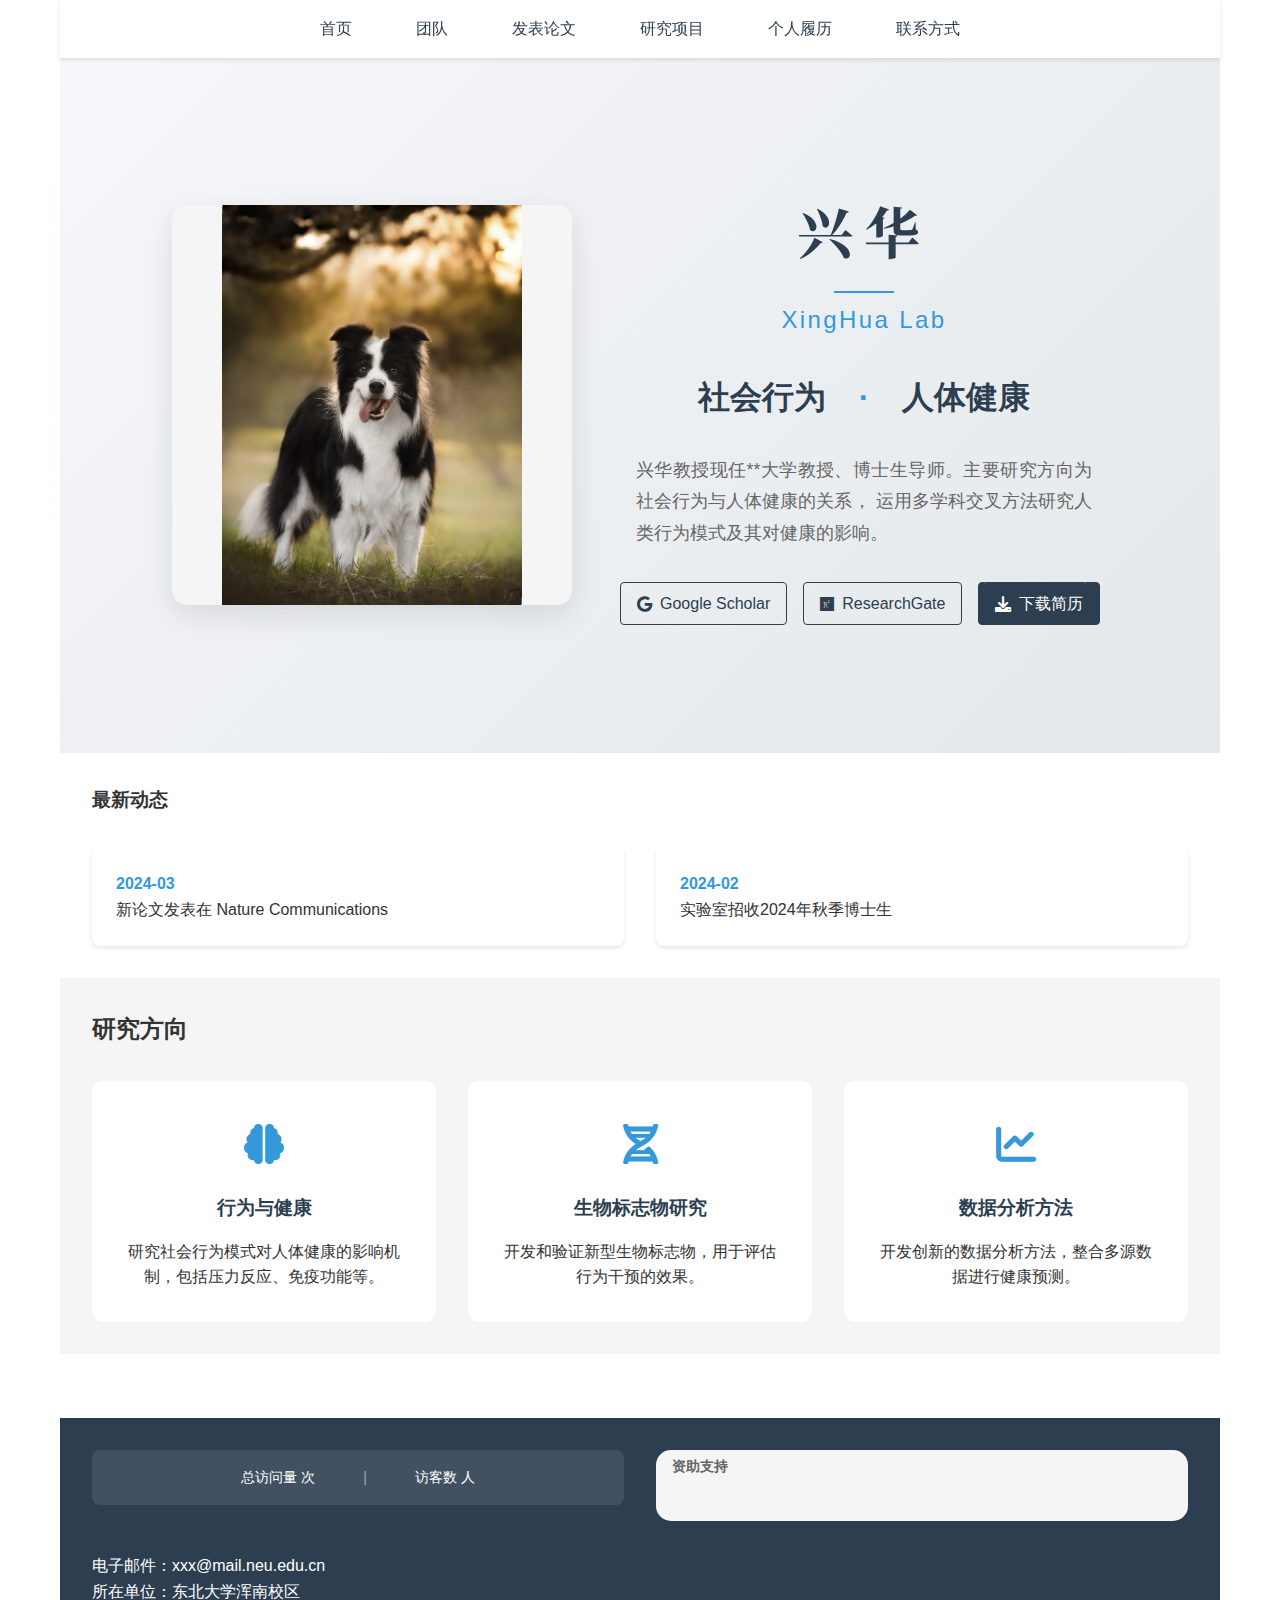
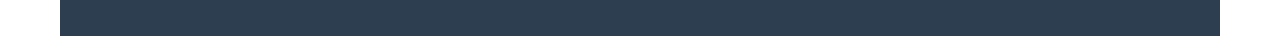
==== index.html @ 2801a5f3 "Enhance profile section in index.html by adding lazy loading to the profile image and updating the u" ====
<!DOCTYPE html>
<html lang="zh">
<head>
    <meta charset="UTF-8">
    <meta name="viewport" content="width=device-width, initial-scale=1.0">
    <title>兴华实验室 | XingHua Lab</title>
    <link rel="preconnect" href="https://fonts.googleapis.com">
    <link rel="preconnect" href="https://fonts.gstatic.com" crossorigin>
    <link href="https://fonts.googleapis.com/css2?family=Noto+Serif+SC:wght@700&display=swap" rel="stylesheet">
    <link rel="stylesheet" href="styles.css">
    <link rel="stylesheet" href="https://cdnjs.cloudflare.com/ajax/libs/font-awesome/6.0.0/css/all.min.css">
    <script async src="//busuanzi.ibruce.info/busuanzi/2.3/busuanzi.pure.mini.js"></script>
</head>
<body>
    <div class="container">
        <header>
            <nav class="main-nav">
                <ul>
                    <li><a href="index.html">首页</a></li>
                    <li><a href="team.html">团队</a></li>
                    <li><a href="publications.html">发表论文</a></li>
                    <li><a href="research.html">研究项目</a></li>
                    <li><a href="cv.html">个人履历</a></li>
                    <li><a href="contact.html">联系方式</a></li>
                </ul>
            </nav>
        </header>

        <main>
            <section id="home" class="hero-section">
                <div class="hero-background"></div>
                <div class="profile-container">
                    <div class="profile-image">
                        <img 
                            src="images/placeholders/profile.jpg" 
                            alt="占位图" 
                            class="placeholder-img"
                            loading="lazy">
                        <div class="image-border"></div>
                    </div>
                    <div class="profile-text">
                        <div class="lab-logo">
                            <span class="logo-text">兴华</span>
                            <span class="logo-divider"></span>
                            <span class="logo-subtext">XingHua Lab</span>
                        </div>
                        <h2 class="tagline">
                            <span class="highlight">社会行为</span>
                            <span class="separator">·</span>
                            <span class="highlight">人体健康</span>
                        </h2>
                        <p class="intro">
                            兴华教授现任**大学教授、博士生导师。主要研究方向为社会行为与人体健康的关系，
                            运用多学科交叉方法研究人类行为模式及其对健康的影响。
                        </p>
                        <div class="profile-links">
                            <a href="https://scholar.google.com" target="_blank" class="link-button">
                                <i class="fab fa-google"></i> Google Scholar
                            </a>
                            <a href="#" target="_blank" class="link-button">
                                <i class="fab fa-researchgate"></i> ResearchGate
                            </a>
                            <a href="#" class="link-button primary">
                                <i class="fas fa-download"></i> 下载简历
                            </a>
                        </div>
                    </div>
                </div>
            </section>

            <section id="latest-news" class="news-section">
                <h3>最新动态</h3>
                <div class="news-grid">
                    <div class="news-item">
                        <span class="date">2024-03</span>
                        <p>新论文发表在 Nature Communications</p>
                    </div>
                    <div class="news-item">
                        <span class="date">2024-02</span>
                        <p>实验室招收2024年秋季博士生</p>
                    </div>
                </div>
            </section>

            <section id="research" class="research-section">
                <h2>研究方向</h2>
                <div class="research-grid">
                    <div class="research-card">
                        <div class="research-icon">
                            <i class="fas fa-brain"></i>
                        </div>
                        <h3>行为与健康</h3>
                        <p>研究社会行为模式对人体健康的影响机制，包括压力反应、免疫功能等。</p>
                    </div>
                    <div class="research-card">
                        <div class="research-icon">
                            <i class="fas fa-dna"></i>
                        </div>
                        <h3>生物标志物研究</h3>
                        <p>开发和验证新型生物标志物，用于评估行为干预的效果。</p>
                    </div>
                    <div class="research-card">
                        <div class="research-icon">
                            <i class="fas fa-chart-line"></i>
                        </div>
                        <h3>数据分析方法</h3>
                        <p>开发创新的数据分析方法，整合多源数据进行健康预测。</p>
                    </div>
                </div>
            </section>
        </main>

        <footer>
            <div class="footer-content">
                <div class="visitor-stats">
                    <span id="busuanzi_container_site_pv">
                        总访问量 <span id="busuanzi_value_site_pv"></span> 次
                    </span>
                    <span class="stat-divider">|</span>
                    <span id="busuanzi_container_site_uv">
                        访客数 <span id="busuanzi_value_site_uv"></span> 人
                    </span>
                </div>
                <div class="funding">
                    <h4>资助支持</h4>
                    <div class="sponsor-logos">
                        <!-- 资助机构logo -->
                    </div>
                </div>
                <div class="contact-info">
                    <p>电子邮件：xxx@mail.neu.edu.cn</p>
                    <p>所在单位：东北大学浑南校区</p>
                </div>
            </div>
        </footer>
    </div>
</body>
</html>
---- styles.css ----
/* 全局样式 */
:root {
    --primary-color: #2c3e50;
    --secondary-color: #3498db;
    --text-color: #333;
    --light-gray: #f5f5f5;
    --spacing: 2rem;
}

* {
    margin: 0;
    padding: 0;
    box-sizing: border-box;
}

body {
    font-family: 'Helvetica Neue', Arial, sans-serif;
    line-height: 1.6;
    color: var(--text-color);
}

.container {
    max-width: 1200px;
    margin: 0 auto;
    padding: 0 20px;
}

/* 导航栏样式 */
.main-nav {
    background: white;
    padding: 1rem 0;
    position: sticky;
    top: 0;
    box-shadow: 0 2px 4px rgba(0,0,0,0.1);
    z-index: 1000;
}

.main-nav ul {
    display: flex;
    justify-content: center;
    list-style: none;
    gap: 2rem;
}

.main-nav a {
    text-decoration: none;
    color: var(--primary-color);
    font-weight: 500;
    padding: 0.5rem 1rem;
    transition: color 0.3s;
}

.main-nav a:hover {
    color: var(--secondary-color);
}

/* 首页英雄区域 */
.hero-section {
    position: relative;
    padding: 6rem 0;
    background: linear-gradient(135deg, #f5f7fa 0%, #e4e8eb 100%);
    overflow: hidden;
}

.hero-background {
    position: absolute;
    top: 0;
    left: 0;
    right: 0;
    bottom: 0;
    background-image: 
        radial-gradient(circle at 25% 25%, rgba(255,255,255,0.2) 1%, transparent 1%),
        radial-gradient(circle at 75% 75%, rgba(255,255,255,0.2) 1%, transparent 1%);
    background-size: 100px 100px;
    opacity: 0.5;
}

.profile-image {
    position: relative;
    border-radius: 15px;
    overflow: hidden;
    box-shadow: 0 10px 30px rgba(0,0,0,0.1);
    transition: transform 0.3s ease;
}

.profile-image:hover {
    transform: translateY(-5px);
}

.image-border {
    position: absolute;
    top: 0;
    left: 0;
    right: 0;
    bottom: 0;
    border: 2px solid var(--secondary-color);
    border-radius: 15px;
    opacity: 0;
    transition: opacity 0.3s ease;
}

.profile-image:hover .image-border {
    opacity: 1;
}

.tagline {
    font-size: 2rem;
    color: var(--primary-color);
    text-align: center;
    margin: 2rem 0;
}

.highlight {
    position: relative;
    display: inline-block;
    padding: 0 0.5rem;
}

.highlight::after {
    content: '';
    position: absolute;
    bottom: 0;
    left: 0;
    width: 100%;
    height: 8px;
    background-color: rgba(52, 152, 219, 0.2);
    z-index: -1;
}

.separator {
    margin: 0 1rem;
    color: var(--secondary-color);
}

.link-button {
    display: inline-flex;
    align-items: center;
    gap: 0.5rem;
    padding: 0.8rem 1.5rem;
    border: 2px solid var(--primary-color);
    border-radius: 25px;
    color: var(--primary-color);
    text-decoration: none;
    font-weight: 500;
    transition: all 0.3s ease;
}

.link-button:hover {
    background: var(--primary-color);
    color: white;
    transform: translateY(-2px);
}

.link-button.primary {
    background: var(--primary-color);
    color: white;
}

.link-button.primary:hover {
    background: var(--secondary-color);
    border-color: var(--secondary-color);
}

.intro {
    font-size: 1.1rem;
    line-height: 1.8;
    color: #666;
    max-width: 800px;
    margin: 2rem auto;
    padding: 0 1rem;
    text-align: justify;
}

/* 研究重点区域 */
.research-focus {
    max-width: 800px;
    margin: 2rem auto;
    padding: 2rem;
    background: white;
    border-radius: 8px;
    box-shadow: 0 4px 6px rgba(0,0,0,0.1);
}

.research-focus ul {
    list-style: none;
    padding: 1rem 0;
}

.research-focus li {
    margin: 0.5rem 0;
    padding: 0.5rem;
    border-left: 3px solid var(--secondary-color);
    background: var(--light-gray);
}

/* 新闻区域 */
.news-section {
    padding: var(--spacing);
}

.news-grid {
    display: grid;
    grid-template-columns: repeat(auto-fit, minmax(300px, 1fr));
    gap: 2rem;
    margin-top: 2rem;
}

.news-item {
    padding: 1.5rem;
    background: white;
    border-radius: 8px;
    box-shadow: 0 2px 4px rgba(0,0,0,0.1);
}

.news-item .date {
    color: var(--secondary-color);
    font-weight: bold;
}

/* 研究项目展示 */
.research-section {
    padding: var(--spacing);
    background: var(--light-gray);
}

.research-grid {
    display: grid;
    grid-template-columns: repeat(auto-fit, minmax(250px, 1fr));
    gap: 2rem;
    margin-top: 2rem;
}

.research-item {
    background: white;
    border-radius: 8px;
    overflow: hidden;
    box-shadow: 0 2px 4px rgba(0,0,0,0.1);
    transition: transform 0.3s;
}

.research-item:hover {
    transform: translateY(-5px);
}

.research-item img {
    width: 100%;
    height: 200px;
    object-fit: cover;
}

/* 页脚样式 */
footer {
    background: var(--primary-color);
    color: white;
    padding: var(--spacing);
    margin-top: 4rem;
}

.footer-content {
    display: grid;
    grid-template-columns: 1fr 1fr;
    gap: 2rem;
}

/* 响应式设计 */
@media (max-width: 768px) {
    .main-nav ul {
        flex-direction: column;
        text-align: center;
    }
    
    .footer-content {
        grid-template-columns: 1fr;
    }
    
    .hero-section h1 {
        font-size: 2rem;
    }
} 

/* 添加个人简介样式 */
.profile-container {
    display: flex;
    max-width: 1000px;
    margin: 0 auto;
    padding: 2rem;
    gap: 3rem;
    align-items: center;
}

.profile-image {
    flex: 0 0 400px;
    height: 400px;
    overflow: hidden;
}

.profile-image img {
    width: 100%;
    height: 100%;
    object-fit: contain;
    border-radius: 10px;
    box-shadow: 0 4px 8px rgba(0,0,0,0.1);
    background-color: #f5f5f5;
}

.profile-text {
    flex: 1;
    text-align: left;
}

.intro {
    font-size: 1.1rem;
    line-height: 1.8;
    margin: 1.5rem 0;
    color: #666;
}

.profile-links {
    display: flex;
    gap: 1rem;
    margin-top: 2rem;
}

.profile-links a {
    display: inline-flex;
    align-items: center;
    gap: 0.5rem;
    padding: 0.5rem 1rem;
    text-decoration: none;
    color: var(--primary-color);
    border: 1px solid var(--primary-color);
    border-radius: 4px;
    transition: all 0.3s;
}

.profile-links a:hover {
    background: var(--primary-color);
    color: white;
}

.cv-button {
    background: var(--primary-color);
    color: white !important;
}

/* 研究方向卡片样式 */
.research-card {
    background: white;
    padding: 2rem;
    border-radius: 10px;
    text-align: center;
    transition: transform 0.3s;
}

.research-card:hover {
    transform: translateY(-5px);
}

.research-icon {
    font-size: 2.5rem;
    color: var(--secondary-color);
    margin-bottom: 1rem;
}

.research-card h3 {
    color: var(--primary-color);
    margin-bottom: 1rem;
}

/* 响应式调整 */
@media (max-width: 768px) {
    .profile-container {
        flex-direction: column;
        text-align: center;
    }

    .profile-image {
        flex: 0 0 100%;
        height: 250px;
    }

    .profile-links {
        justify-content: center;
        flex-wrap: wrap;
    }
} 

/* 发表论文页面样式 */
.publications-page {
    padding: 2rem 0;
    max-width: 1000px;
    margin: 0 auto;
}

.publications-page h1 {
    text-align: center;
    margin-bottom: 2rem;
    color: var(--primary-color);
}

/* 论文统计指标 */
.pub-metrics {
    display: flex;
    justify-content: center;
    gap: 3rem;
    margin-bottom: 3rem;
}

.metric-item {
    text-align: center;
}

.metric-number {
    display: block;
    font-size: 2.5rem;
    font-weight: bold;
    color: var(--secondary-color);
}

.metric-label {
    color: #666;
}

/* 论文过滤器 */
.publication-filters {
    display: flex;
    justify-content: center;
    gap: 1rem;
    margin-bottom: 2rem;
}

.filter-btn {
    padding: 0.5rem 1.5rem;
    border: 1px solid var(--primary-color);
    border-radius: 20px;
    background: none;
    cursor: pointer;
    transition: all 0.3s;
}

.filter-btn.active {
    background: var(--primary-color);
    color: white;
}

/* 论文列表样式 */
.year-section {
    margin-bottom: 3rem;
}

.year-section h2 {
    color: var(--primary-color);
    border-bottom: 2px solid var(--light-gray);
    padding-bottom: 0.5rem;
    margin-bottom: 1.5rem;
}

.pub-item {
    display: flex;
    justify-content: space-between;
    align-items: flex-start;
    padding: 1.5rem;
    margin-bottom: 1rem;
    background: white;
    border-radius: 8px;
    box-shadow: 0 2px 4px rgba(0,0,0,0.1);
}

.pub-info {
    flex: 1;
}

.pub-info h3 {
    color: var(--primary-color);
    margin-bottom: 0.5rem;
}

.authors {
    color: #666;
    margin-bottom: 0.5rem;
}

.journal-name {
    color: var(--secondary-color);
    font-style: italic;
    margin-bottom: 0.5rem;
}

.pub-tags {
    display: flex;
    gap: 0.5rem;
    margin-top: 0.5rem;
}

.tag {
    background: var(--light-gray);
    padding: 0.2rem 0.8rem;
    border-radius: 15px;
    font-size: 0.9rem;
    color: #666;
}

.pub-links {
    display: flex;
    gap: 1rem;
}

.pub-link {
    color: var(--primary-color);
    text-decoration: none;
    display: flex;
    align-items: center;
    gap: 0.3rem;
}

.pub-link:hover {
    color: var(--secondary-color);
}

/* 响应式调整 */
@media (max-width: 768px) {
    .pub-metrics {
        flex-direction: column;
        gap: 1.5rem;
    }

    .publication-filters {
        flex-wrap: wrap;
    }

    .pub-item {
        flex-direction: column;
    }

    .pub-links {
        margin-top: 1rem;
    }
} 

/* 团队页面样式 */
.team-page {
    padding: 2rem 0;
    max-width: 1200px;
    margin: 0 auto;
}

.team-page h1 {
    text-align: center;
    margin-bottom: 3rem;
    color: var(--primary-color);
}

.team-section {
    margin-bottom: 4rem;
}

.team-section h2 {
    color: var(--primary-color);
    border-bottom: 2px solid var(--light-gray);
    padding-bottom: 0.5rem;
    margin-bottom: 2rem;
}

.member-grid {
    display: grid;
    grid-template-columns: repeat(auto-fit, minmax(300px, 1fr));
    gap: 2rem;
}

.member-card {
    background: white;
    border-radius: 10px;
    overflow: hidden;
    box-shadow: 0 2px 4px rgba(0,0,0,0.1);
    transition: transform 0.3s;
}

.member-card:hover {
    transform: translateY(-5px);
}

.member-photo {
    width: 100%;
    height: 300px;
    overflow: hidden;
    background-color: #f5f5f5;
}

.member-photo img {
    width: 100%;
    height: 100%;
    object-fit: contain;
}

.member-info {
    padding: 1.5rem;
}

.member-info h3 {
    color: var(--primary-color);
    margin-bottom: 0.5rem;
}

.member-title {
    color: var(--secondary-color);
    font-weight: 500;
    margin-bottom: 0.5rem;
}

.member-edu {
    color: #666;
    font-size: 0.9rem;
    margin-bottom: 0.5rem;
}

.member-research {
    font-size: 0.9rem;
    line-height: 1.4;
    margin-bottom: 1rem;
}

.member-links {
    display: flex;
    gap: 1rem;
}

.member-links a {
    color: var(--primary-color);
    font-size: 1.2rem;
    transition: color 0.3s;
}

.member-links a:hover {
    color: var(--secondary-color);
}

/* 毕业学生列表样式 */
.alumni-list {
    display: grid;
    grid-template-columns: repeat(auto-fit, minmax(250px, 1fr));
    gap: 1rem;
}

.alumni-item {
    background: white;
    padding: 1rem;
    border-radius: 8px;
    box-shadow: 0 1px 3px rgba(0,0,0,0.1);
}

/* 响应式调整 */
@media (max-width: 768px) {
    .member-grid {
        grid-template-columns: 1fr;
    }
    
    .member-photo {
        height: 200px;
    }
    
    .alumni-list {
        grid-template-columns: 1fr;
    }
} 

/* 替换占位图样式 */
.placeholder-img {
    width: 100%;
    height: 100%;
    object-fit: cover;
    border-radius: 10px;
}

.profile-image {
    height: 400px;
    overflow: hidden;
}

.member-photo {
    height: 300px;
    overflow: hidden;
}

/* 响应式调整 */
@media (max-width: 768px) {
    .profile-image {
        height: 300px;
    }
    
    .member-photo {
        height: 250px;
    }
} 

/* 研究项目页面样式 */
.research-page {
    padding: 2rem 0;
    max-width: 1200px;
    margin: 0 auto;
}

.research-page h1 {
    text-align: center;
    margin-bottom: 2rem;
    color: var(--primary-color);
}

/* 研究概述 */
.research-overview {
    text-align: center;
    max-width: 800px;
    margin: 0 auto 4rem;
}

.overview-text {
    font-size: 1.2rem;
    line-height: 1.8;
    color: #666;
}

/* 研究方向卡片 */
.research-area-card {
    background: white;
    padding: 2rem;
    border-radius: 10px;
    box-shadow: 0 2px 4px rgba(0,0,0,0.1);
    display: flex;
    gap: 2rem;
    margin-bottom: 2rem;
}

.area-icon {
    font-size: 2.5rem;
    color: var(--secondary-color);
    flex: 0 0 auto;
}

.area-content h3 {
    color: var(--primary-color);
    margin-bottom: 1rem;
}

.area-content ul {
    list-style: none;
    padding: 0;
}

.area-content li {
    margin: 0.5rem 0;
    padding-left: 1.5rem;
    position: relative;
}

.area-content li:before {
    content: "•";
    color: var(--secondary-color);
    position: absolute;
    left: 0;
}

/* 项目卡片 */
.project-card {
    background: white;
    padding: 2rem;
    border-radius: 10px;
    box-shadow: 0 2px 4px rgba(0,0,0,0.1);
    margin-bottom: 2rem;
}

.project-header {
    display: flex;
    justify-content: space-between;
    align-items: center;
    margin-bottom: 1rem;
}

.project-period {
    color: var(--secondary-color);
    font-weight: 500;
}

.project-description {
    color: #666;
    line-height: 1.6;
    margin-bottom: 1.5rem;
}

.project-meta {
    display: flex;
    gap: 1rem;
}

.funding, .status {
    background: var(--light-gray);
    padding: 0.3rem 1rem;
    border-radius: 15px;
    font-size: 0.9rem;
    color: #666;
}

/* 合作伙伴 */
.partner-grid {
    display: grid;
    grid-template-columns: repeat(auto-fit, minmax(200px, 1fr));
    gap: 2rem;
    margin-top: 2rem;
}

.partner-logo img {
    width: 100%;
    height: auto;
    filter: grayscale(100%);
    transition: filter 0.3s;
}

.partner-logo img:hover {
    filter: grayscale(0);
}

/* 响应式调整 */
@media (max-width: 768px) {
    .research-area-card {
        flex-direction: column;
        text-align: center;
        gap: 1rem;
    }

    .project-header {
        flex-direction: column;
        text-align: center;
        gap: 0.5rem;
    }

    .project-meta {
        justify-content: center;
    }
} 

/* CV页面样式 */
.cv-page {
    padding: 2rem 0;
    max-width: 1000px;
    margin: 0 auto;
}

.cv-header {
    display: flex;
    justify-content: space-between;
    align-items: center;
    margin-bottom: 3rem;
}

.download-cv {
    display: inline-flex;
    align-items: center;
    gap: 0.5rem;
    padding: 0.8rem 1.5rem;
    background: var(--primary-color);
    color: white;
    text-decoration: none;
    border-radius: 5px;
    transition: background-color 0.3s;
}

.download-cv:hover {
    background-color: var(--secondary-color);
}

/* CV部分样式 */
.cv-section {
    margin-bottom: 4rem;
}

.cv-section h2 {
    color: var(--primary-color);
    border-bottom: 2px solid var(--light-gray);
    padding-bottom: 0.5rem;
    margin-bottom: 2rem;
    display: flex;
    align-items: center;
    gap: 1rem;
}

/* 时间线样式 */
.timeline {
    position: relative;
    padding-left: 2rem;
}

.timeline:before {
    content: '';
    position: absolute;
    left: 0;
    top: 0;
    bottom: 0;
    width: 2px;
    background: var(--light-gray);
}

.timeline-item {
    position: relative;
    margin-bottom: 2rem;
    padding-left: 2rem;
}

.timeline-item:before {
    content: '';
    position: absolute;
    left: -0.5rem;
    top: 0.5rem;
    width: 1rem;
    height: 1rem;
    background: var(--secondary-color);
    border-radius: 50%;
}

.timeline-date {
    color: var(--secondary-color);
    font-weight: 500;
    margin-bottom: 0.5rem;
}

.timeline-content h3 {
    color: var(--primary-color);
    margin-bottom: 0.5rem;
}

.institution {
    color: #666;
    font-style: italic;
    margin-bottom: 0.5rem;
}

/* 获奖情况样式 */
.awards-grid {
    display: grid;
    grid-template-columns: repeat(auto-fit, minmax(300px, 1fr));
    gap: 2rem;
}

.award-item {
    background: white;
    padding: 1.5rem;
    border-radius: 8px;
    box-shadow: 0 2px 4px rgba(0,0,0,0.1);
}

.award-year {
    color: var(--secondary-color);
    font-weight: 500;
    margin-bottom: 0.5rem;
}

/* 学术服务和教学工作样式 */
.service-list, .teaching-list {
    display: grid;
    grid-template-columns: repeat(auto-fit, minmax(250px, 1fr));
    gap: 2rem;
}

.service-item, .course-item {
    background: white;
    padding: 1.5rem;
    border-radius: 8px;
    box-shadow: 0 2px 4px rgba(0,0,0,0.1);
}

.service-item h3, .course-item h3 {
    color: var(--primary-color);
    margin-bottom: 1rem;
}

.service-item ul, .course-item ul {
    list-style: none;
    padding: 0;
}

.service-item li, .course-item li {
    margin: 0.5rem 0;
    padding-left: 1.5rem;
    position: relative;
}

.service-item li:before, .course-item li:before {
    content: "•";
    color: var(--secondary-color);
    position: absolute;
    left: 0;
}

/* 响应式调整 */
@media (max-width: 768px) {
    .cv-header {
        flex-direction: column;
        gap: 1rem;
        text-align: center;
    }

    .timeline {
        padding-left: 1rem;
    }

    .timeline-item {
        padding-left: 1rem;
    }

    .awards-grid, .service-list, .teaching-list {
        grid-template-columns: 1fr;
    }
} 

/* 联系方式页面样式 */
.contact-page {
    padding: 2rem 0;
    max-width: 1200px;
    margin: 0 auto;
}

.contact-page h1 {
    text-align: center;
    margin-bottom: 3rem;
    color: var(--primary-color);
}

.contact-grid {
    display: grid;
    grid-template-columns: 1fr 1fr;
    gap: 3rem;
    margin-bottom: 4rem;
}

/* 联系信息卡片 */
.info-card {
    background: white;
    padding: 2rem;
    border-radius: 10px;
    box-shadow: 0 2px 4px rgba(0,0,0,0.1);
    margin-bottom: 2rem;
}

.info-card h2 {
    color: var(--primary-color);
    margin-bottom: 1rem;
    display: flex;
    align-items: center;
    gap: 1rem;
}

.info-card p {
    color: #666;
    margin-bottom: 0.5rem;
}

.social-links {
    display: flex;
    gap: 1.5rem;
    margin-top: 1rem;
}

.social-links a {
    color: var(--primary-color);
    font-size: 1.5rem;
    transition: color 0.3s;
}

.social-links a:hover {
    color: var(--secondary-color);
}

/* 联系表单 */
.contact-form {
    background: white;
    padding: 2rem;
    border-radius: 10px;
    box-shadow: 0 2px 4px rgba(0,0,0,0.1);
}

.form-group {
    margin-bottom: 1.5rem;
}

.form-group label {
    display: block;
    margin-bottom: 0.5rem;
    color: var(--primary-color);
}

.form-group input,
.form-group textarea {
    width: 100%;
    padding: 0.8rem;
    border: 1px solid #ddd;
    border-radius: 5px;
    font-size: 1rem;
}

.form-group textarea {
    resize: vertical;
}

.submit-btn {
    background: var(--primary-color);
    color: white;
    padding: 1rem 2rem;
    border: none;
    border-radius: 5px;
    cursor: pointer;
    transition: background-color 0.3s;
}

.submit-btn:hover {
    background: var(--secondary-color);
}

/* 地图部分 */
.map-section {
    margin-top: 4rem;
}

.map-section h2 {
    color: var(--primary-color);
    margin-bottom: 2rem;
}

.map-container {
    border-radius: 10px;
    overflow: hidden;
    margin-bottom: 2rem;
}

.directions {
    background: white;
    padding: 2rem;
    border-radius: 10px;
    box-shadow: 0 2px 4px rgba(0,0,0,0.1);
}

.transport-options {
    display: grid;
    grid-template-columns: repeat(auto-fit, minmax(250px, 1fr));
    gap: 2rem;
    margin-top: 1rem;
}

.transport-item {
    display: flex;
    align-items: center;
    gap: 1rem;
}

.transport-item i {
    font-size: 1.5rem;
    color: var(--secondary-color);
}

/* 响应式调整 */
@media (max-width: 768px) {
    .contact-grid {
        grid-template-columns: 1fr;
    }

    .transport-options {
        grid-template-columns: 1fr;
    }
} 

/* 响应式调整 */
@media (max-width: 768px) {
    .container {
        padding: 0 15px;
    }
    
    .profile-container {
        padding: 1rem;
    }
    
    .news-grid {
        grid-template-columns: 1fr;
    }
    
    .research-card {
        padding: 1.5rem;
    }
} 

/* 访问统计样式 */
.visitor-stats {
    display: flex;
    justify-content: center;
    gap: 2rem;
    margin-bottom: 1rem;
    padding: 1rem;
    background: rgba(255, 255, 255, 0.1);
    border-radius: 8px;
}

.stat-item {
    text-align: center;
}

.stat-label {
    display: block;
    font-size: 0.9rem;
    color: #ccc;
}

.stat-value {
    display: block;
    font-size: 1.2rem;
    font-weight: bold;
    color: white;
}

.visitor-stats {
    text-align: center;
    margin-bottom: 1rem;
    color: #fff;
    font-size: 0.9rem;
}

.stat-divider {
    margin: 0 1rem;
    color: rgba(255, 255, 255, 0.5);
} 

/* Logo 样式 */
.lab-logo {
    display: flex;
    flex-direction: column;
    align-items: center;
    margin-bottom: 2rem;
}

.logo-text {
    font-size: 3.5rem;
    font-weight: bold;
    color: var(--primary-color);
    letter-spacing: 0.2em;
    margin-bottom: 0.5rem;
    font-family: 'Noto Serif SC', "STKaiti", "楷体", "KaiTi", "Microsoft YaHei", "微软雅黑", serif;
}

.logo-divider {
    width: 60px;
    height: 2px;
    background: var(--secondary-color);
    margin: 0.5rem 0;
}

.logo-subtext {
    font-size: 1.5rem;
    color: var(--secondary-color);
    font-family: "Helvetica Neue", Arial, sans-serif;
    letter-spacing: 0.1em;
}

/* 添加悬停效果 */
.lab-logo:hover .logo-divider {
    width: 100px;
    transition: width 0.3s ease;
}

.lab-logo:hover .logo-text {
    text-shadow: 2px 2px 4px rgba(0,0,0,0.1);
    transition: text-shadow 0.3s ease;
}
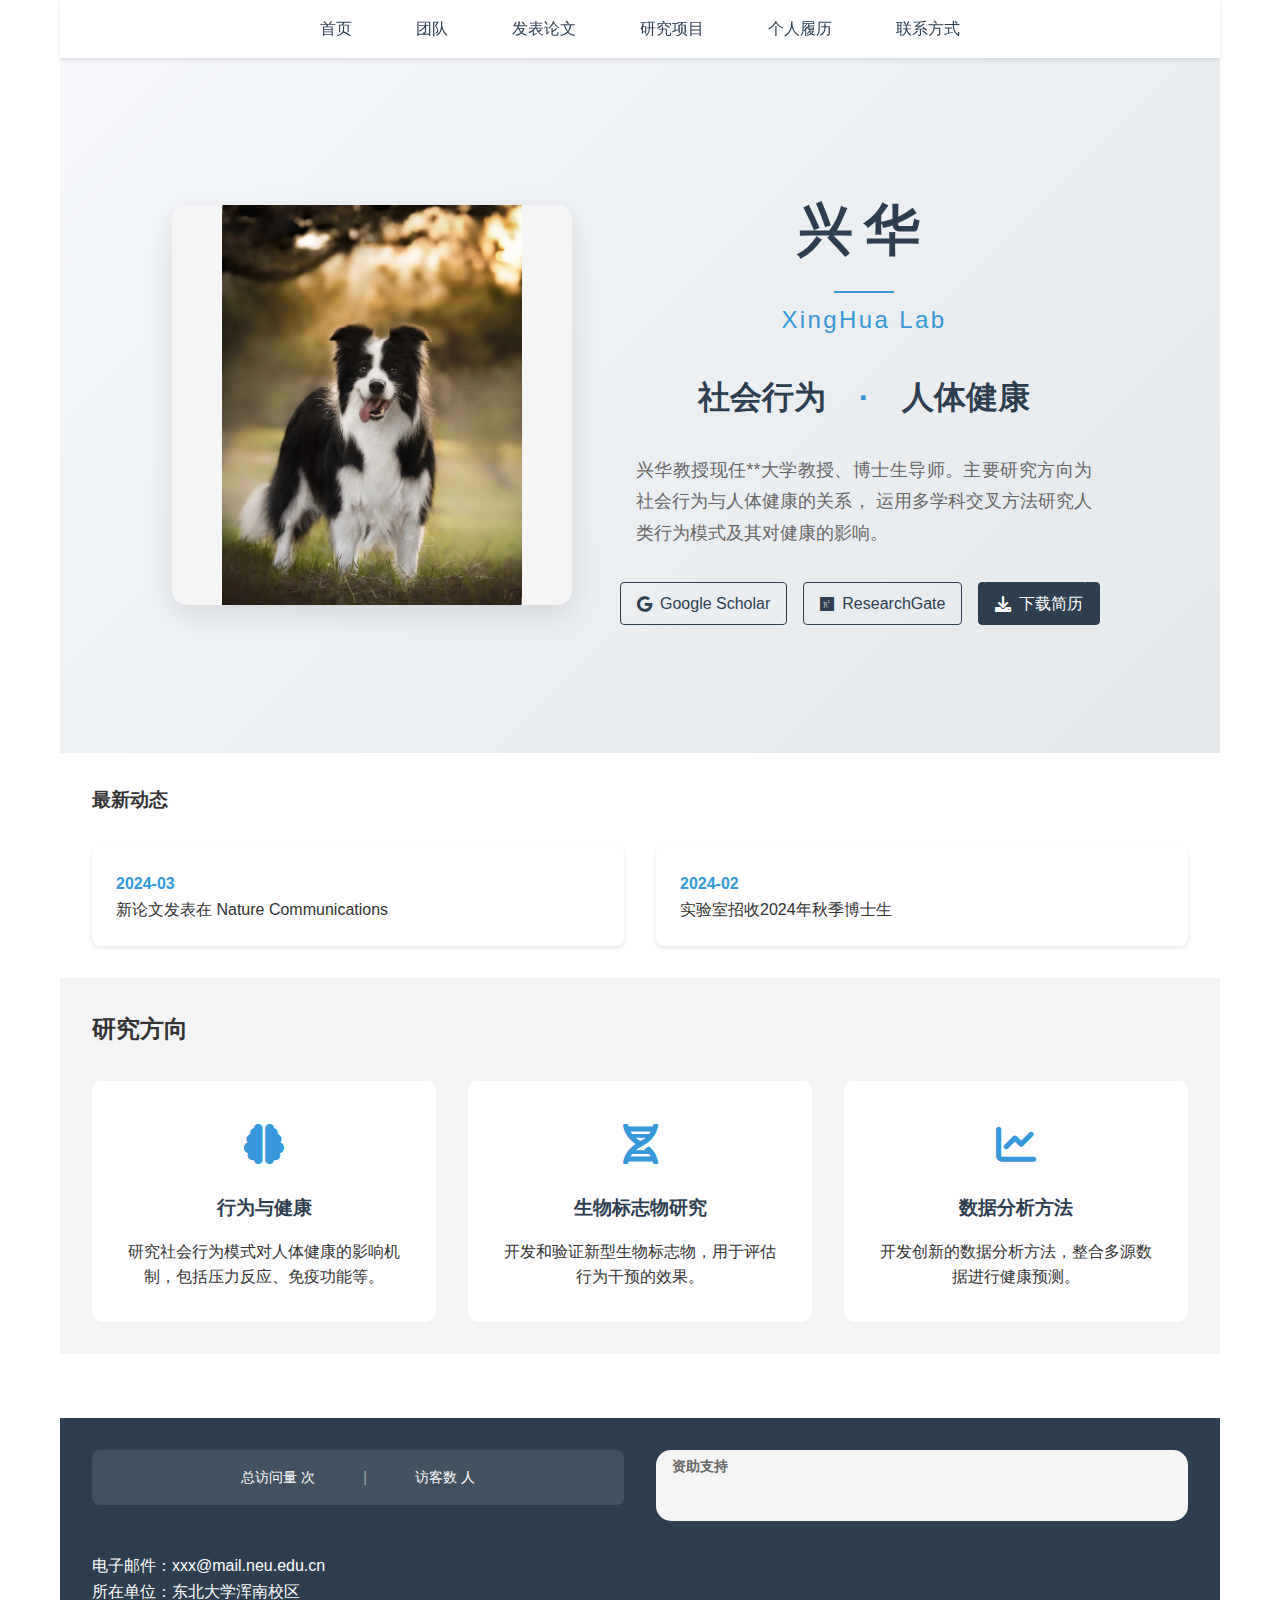
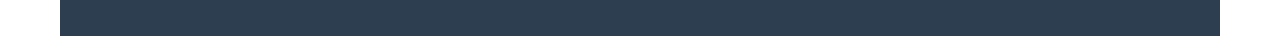
==== commit ddbb4ee4: "Update: change logo font to KaiTi and remove Google Fonts" ====
--- a/index.html
+++ b/index.html
@@ -4,9 +4,6 @@
     <meta charset="UTF-8">
     <meta name="viewport" content="width=device-width, initial-scale=1.0">
     <title>兴华实验室 | XingHua Lab</title>
-    <link rel="preconnect" href="https://fonts.googleapis.com">
-    <link rel="preconnect" href="https://fonts.gstatic.com" crossorigin>
-    <link href="https://fonts.googleapis.com/css2?family=Noto+Serif+SC:wght@700&display=swap" rel="stylesheet">
     <link rel="stylesheet" href="styles.css">
     <link rel="stylesheet" href="https://cdnjs.cloudflare.com/ajax/libs/font-awesome/6.0.0/css/all.min.css">
     <script async src="//busuanzi.ibruce.info/busuanzi/2.3/busuanzi.pure.mini.js"></script>
--- a/styles.css
+++ b/styles.css
@@ -1237,7 +1237,7 @@
     color: var(--primary-color);
     letter-spacing: 0.2em;
     margin-bottom: 0.5rem;
-    font-family: 'Noto Serif SC', "STKaiti", "楷体", "KaiTi", "Microsoft YaHei", "微软雅黑", serif;
+    font-family: "楷体", "KaiTi", "STKaiti", serif;
 }
 
 .logo-divider {
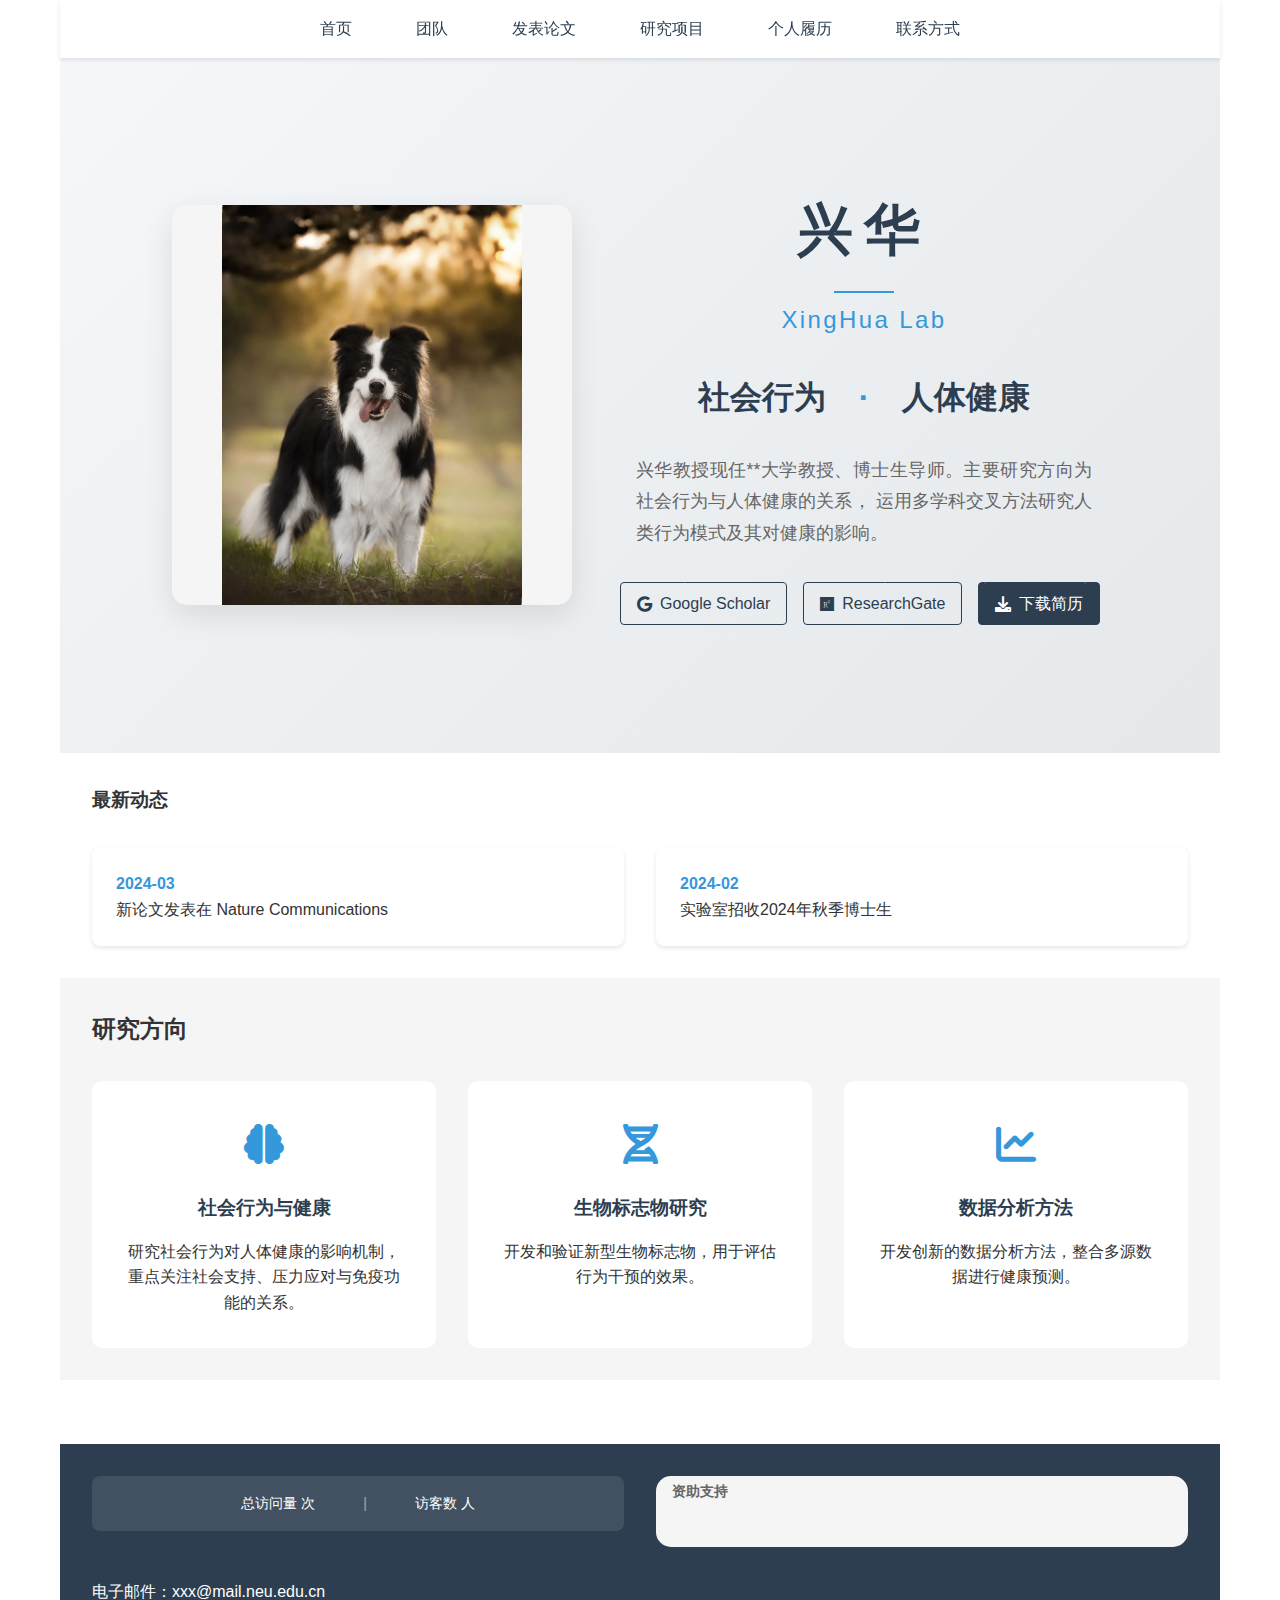
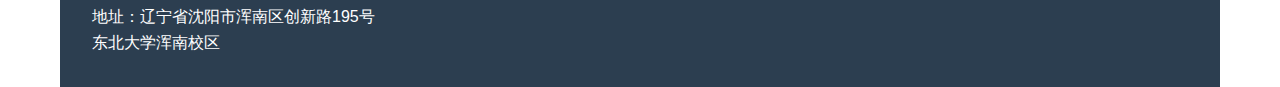
==== commit 418c1b03: "Refactor: Update lab name from "王兴华实验室" to "兴华实验室" across all HTML files, correct postal code in con" ====
--- a/index.html
+++ b/index.html
@@ -3,6 +3,7 @@
 <head>
     <meta charset="UTF-8">
     <meta name="viewport" content="width=device-width, initial-scale=1.0">
+    <link rel="icon" href="images/favicon.ico" type="image/x-icon">
     <title>兴华实验室 | XingHua Lab</title>
     <link rel="stylesheet" href="styles.css">
     <link rel="stylesheet" href="https://cdnjs.cloudflare.com/ajax/libs/font-awesome/6.0.0/css/all.min.css">
@@ -86,8 +87,8 @@
                         <div class="research-icon">
                             <i class="fas fa-brain"></i>
                         </div>
-                        <h3>行为与健康</h3>
-                        <p>研究社会行为模式对人体健康的影响机制，包括压力反应、免疫功能等。</p>
+                        <h3>社会行为与健康</h3>
+                        <p>研究社会行为对人体健康的影响机制，重点关注社会支持、压力应对与免疫功能的关系。</p>
                     </div>
                     <div class="research-card">
                         <div class="research-icon">
@@ -126,7 +127,8 @@
                 </div>
                 <div class="contact-info">
                     <p>电子邮件：xxx@mail.neu.edu.cn</p>
-                    <p>所在单位：东北大学浑南校区</p>
+                    <p>地址：辽宁省沈阳市浑南区创新路195号</p>
+                    <p>东北大学浑南校区</p>
                 </div>
             </div>
         </footer>
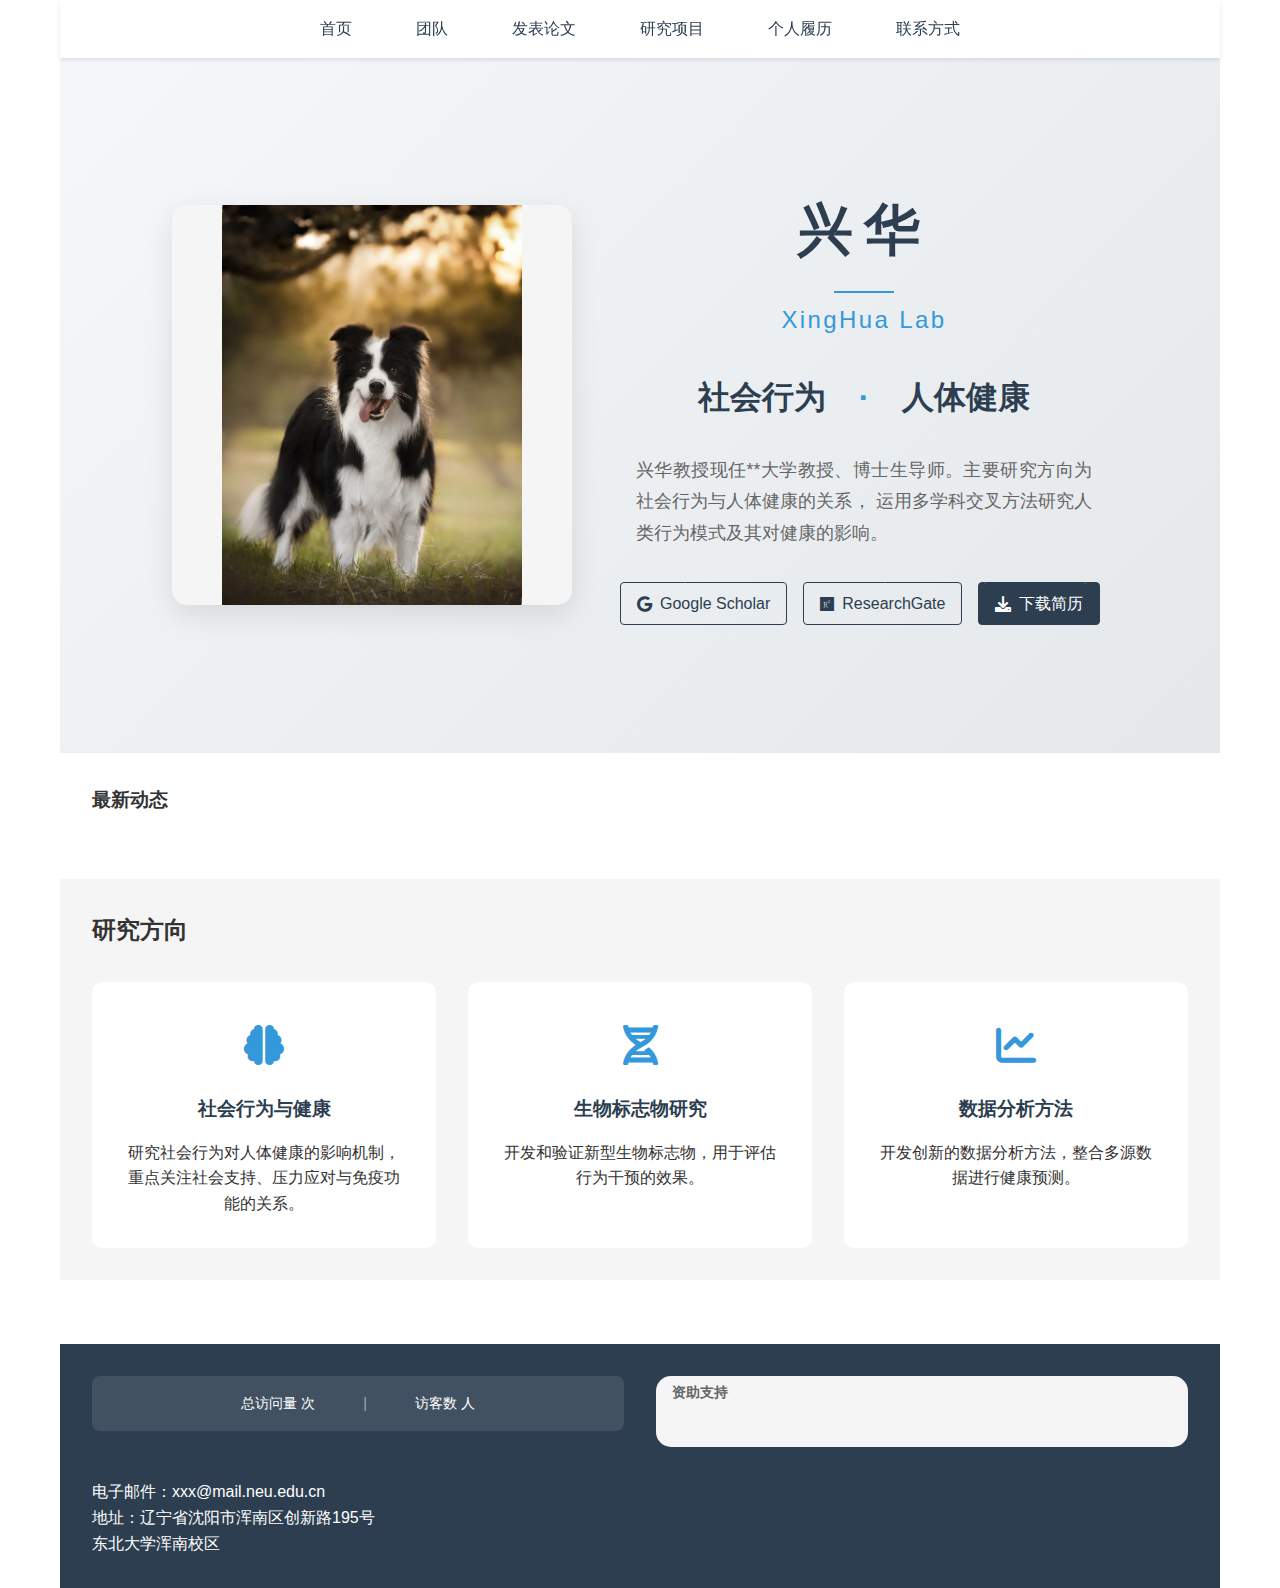
==== commit 22ccb749: "Refactor: Replace static content with dynamic loading for education, news, publications, research pr" ====
--- a/index.html
+++ b/index.html
@@ -68,15 +68,8 @@
 
             <section id="latest-news" class="news-section">
                 <h3>最新动态</h3>
-                <div class="news-grid">
-                    <div class="news-item">
-                        <span class="date">2024-03</span>
-                        <p>新论文发表在 Nature Communications</p>
-                    </div>
-                    <div class="news-item">
-                        <span class="date">2024-02</span>
-                        <p>实验室招收2024年秋季博士生</p>
-                    </div>
+                <div id="newsGrid" class="news-grid">
+                    <!-- 新闻数据将通过JavaScript动态加载 -->
                 </div>
             </section>
 
@@ -133,5 +126,24 @@
             </div>
         </footer>
     </div>
+
+    <script>
+        document.addEventListener('DOMContentLoaded', function() {
+            fetch('/api/news')
+                .then(response => response.json())
+                .then(news => {
+                    const container = document.getElementById('newsGrid');
+                    news.forEach(item => {
+                        container.innerHTML += `
+                            <div class="news-item">
+                                <span class="date">${item.publish_date}</span>
+                                <p>${item.title}</p>
+                            </div>
+                        `;
+                    });
+                })
+                .catch(error => console.error('Error loading news:', error));
+        });
+    </script>
 </body>
 </html> 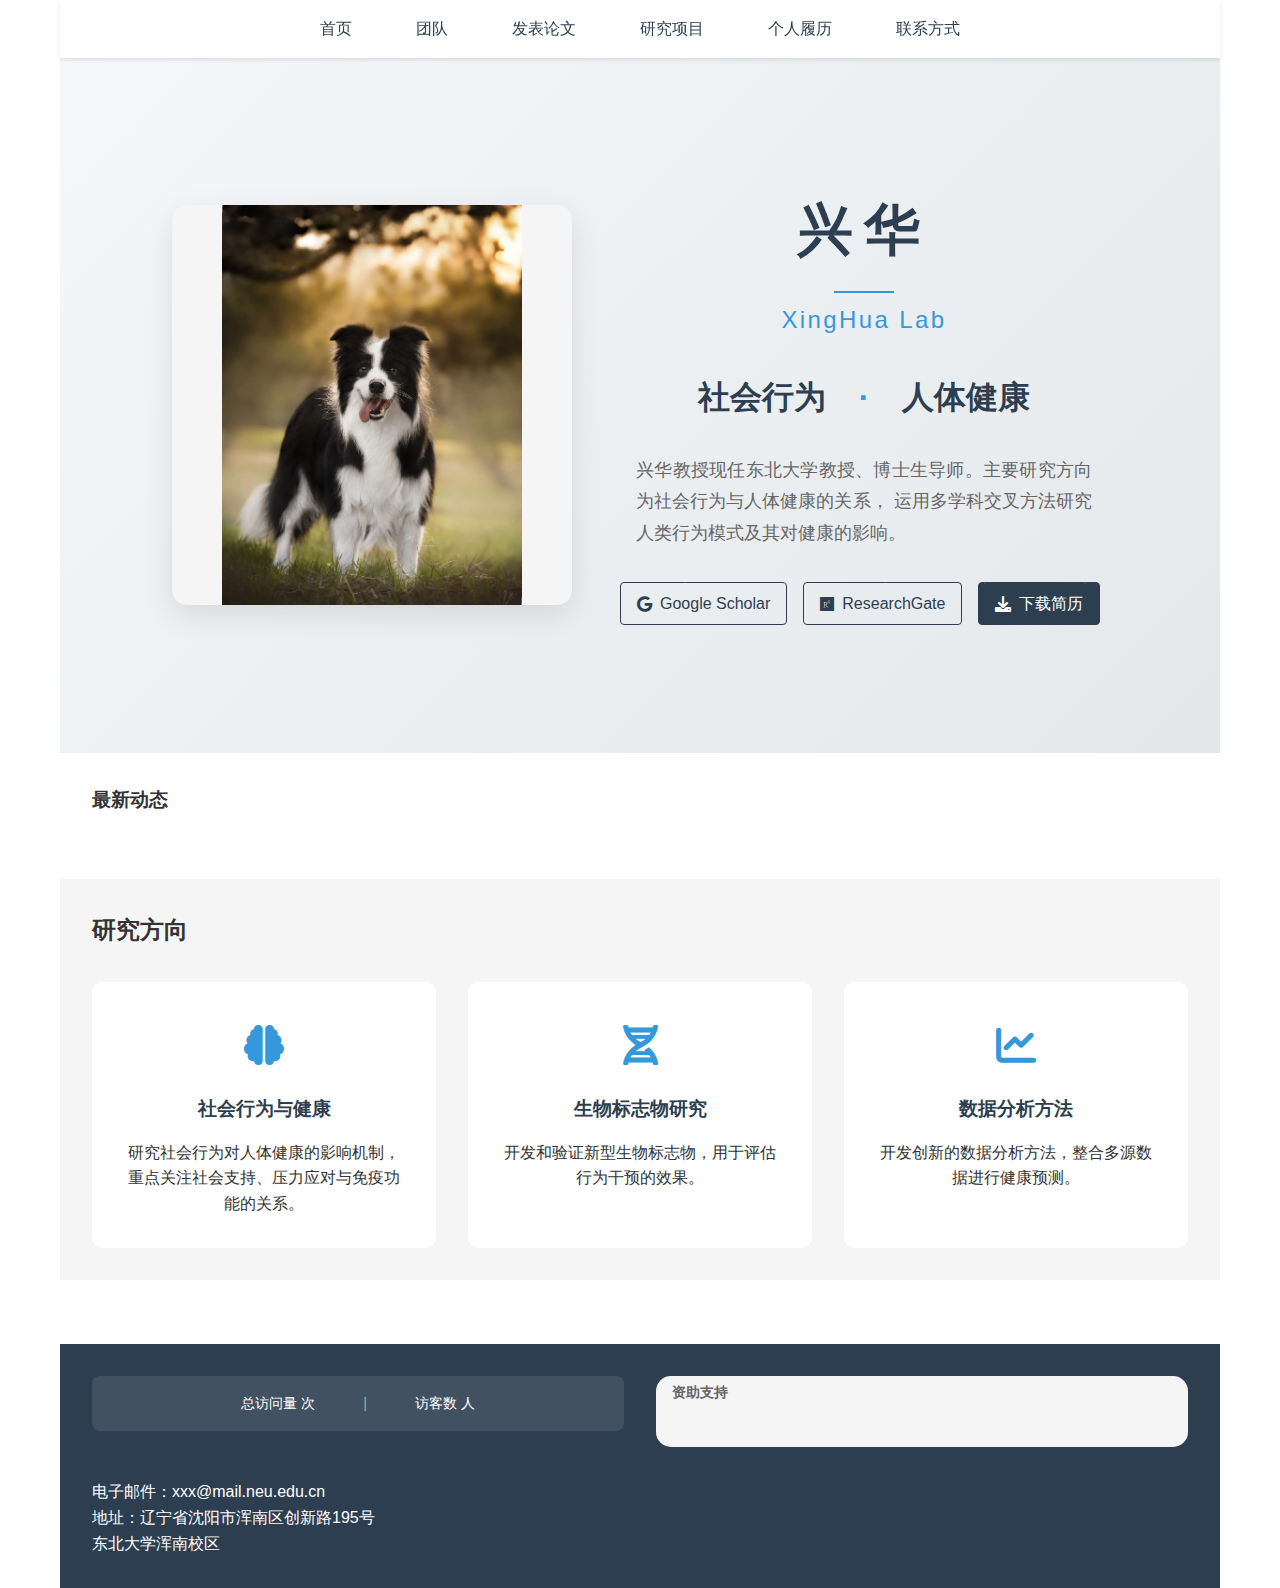
==== commit 65e2bebb: "Update contact hours in contact.html, correct professor's university name in index.html, and modify " ====
--- a/index.html
+++ b/index.html
@@ -48,7 +48,7 @@
                             <span class="highlight">人体健康</span>
                         </h2>
                         <p class="intro">
-                            兴华教授现任**大学教授、博士生导师。主要研究方向为社会行为与人体健康的关系，
+                            兴华教授现任东北大学教授、博士生导师。主要研究方向为社会行为与人体健康的关系，
                             运用多学科交叉方法研究人类行为模式及其对健康的影响。
                         </p>
                         <div class="profile-links">
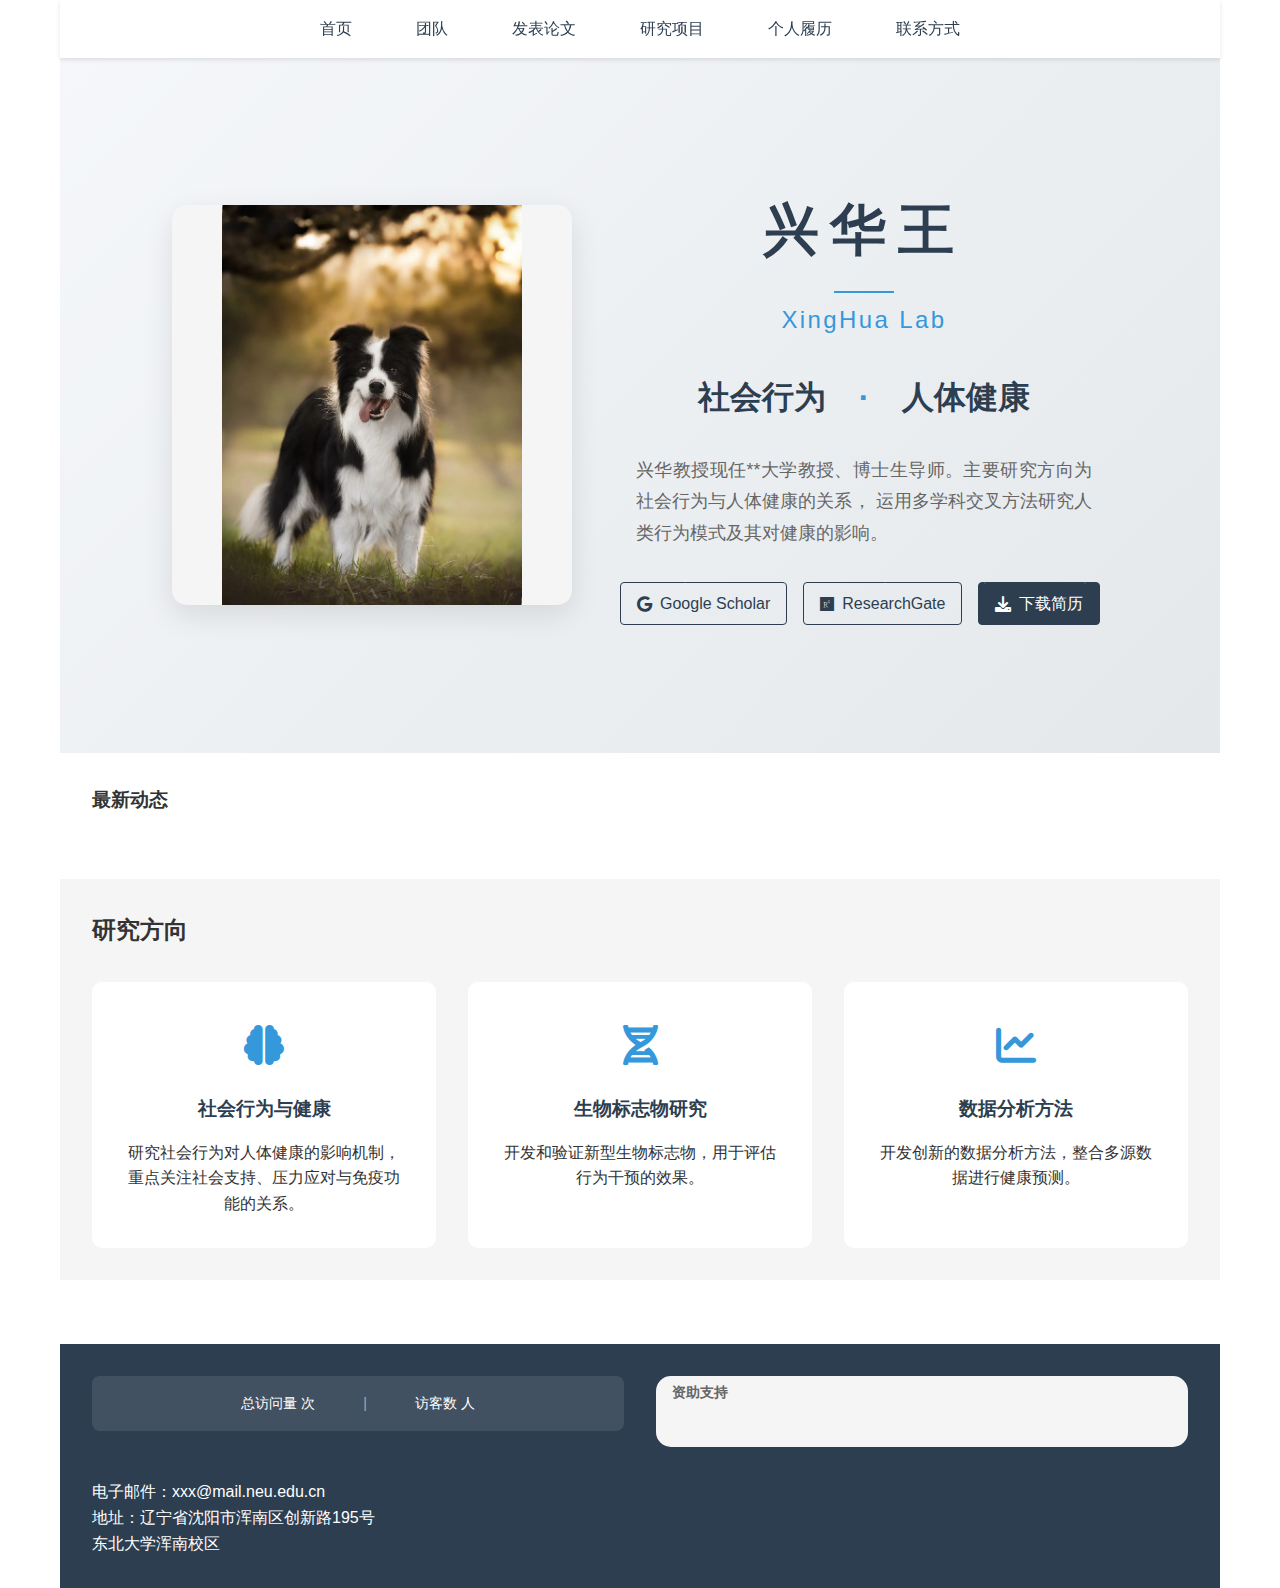
==== commit 13f0f683: "Update lab name from "兴华实验室" to "兴华王实验室" in index.html, including changes to the logo text for consi" ====
--- a/index.html
+++ b/index.html
@@ -4,7 +4,7 @@
     <meta charset="UTF-8">
     <meta name="viewport" content="width=device-width, initial-scale=1.0">
     <link rel="icon" href="images/favicon.ico" type="image/x-icon">
-    <title>兴华实验室 | XingHua Lab</title>
+    <title>兴华王实验室 | XingHua Lab</title>
     <link rel="stylesheet" href="styles.css">
     <link rel="stylesheet" href="https://cdnjs.cloudflare.com/ajax/libs/font-awesome/6.0.0/css/all.min.css">
     <script async src="//busuanzi.ibruce.info/busuanzi/2.3/busuanzi.pure.mini.js"></script>
@@ -38,7 +38,7 @@
                     </div>
                     <div class="profile-text">
                         <div class="lab-logo">
-                            <span class="logo-text">兴华</span>
+                            <span class="logo-text">兴华王</span>
                             <span class="logo-divider"></span>
                             <span class="logo-subtext">XingHua Lab</span>
                         </div>
@@ -48,7 +48,7 @@
                             <span class="highlight">人体健康</span>
                         </h2>
                         <p class="intro">
-                            兴华教授现任东北大学教授、博士生导师。主要研究方向为社会行为与人体健康的关系，
+                            兴华教授现任**大学教授、博士生导师。主要研究方向为社会行为与人体健康的关系，
                             运用多学科交叉方法研究人类行为模式及其对健康的影响。
                         </p>
                         <div class="profile-links">
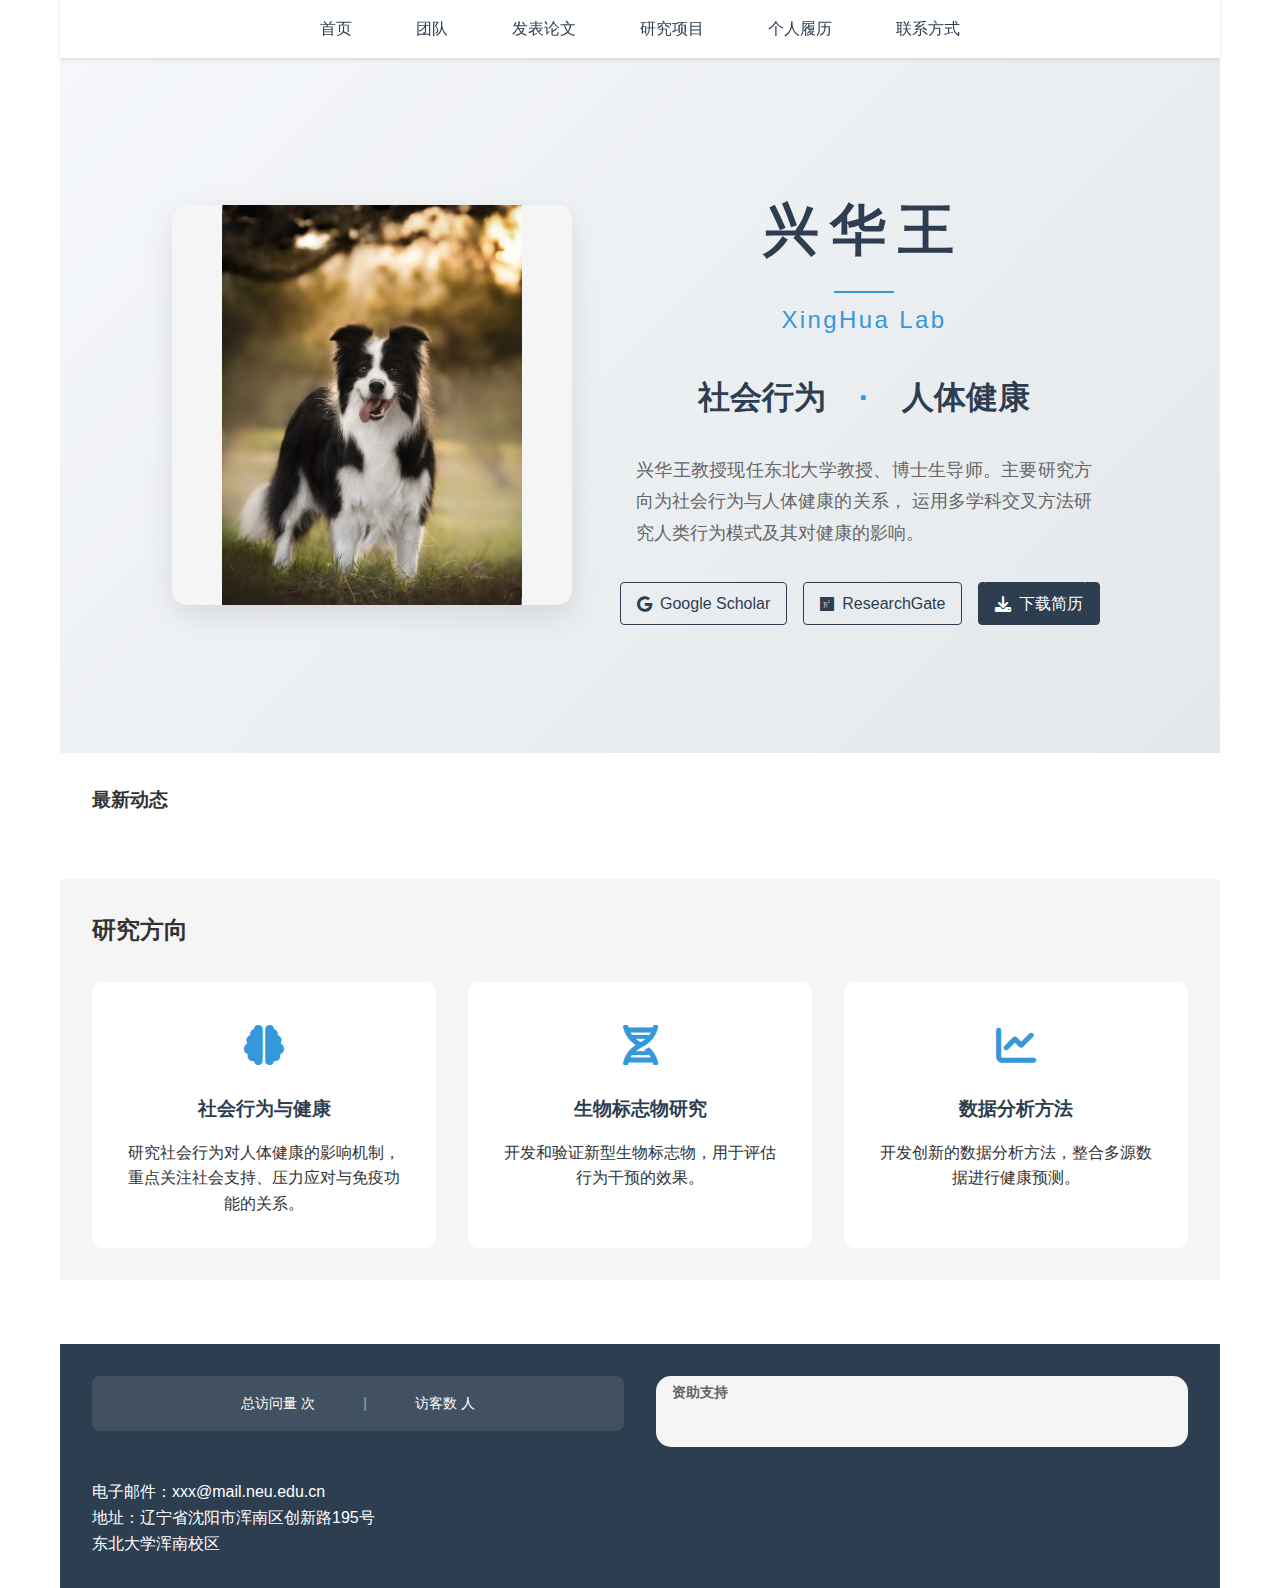
==== commit 3d9ac764: "Refactor GitHub Actions workflow to deploy entire project directory and remove outdated index.html f" ====
--- a/index.html
+++ b/index.html
@@ -1,149 +1,14 @@
 <!DOCTYPE html>
-<html lang="zh">
+<html>
 <head>
     <meta charset="UTF-8">
-    <meta name="viewport" content="width=device-width, initial-scale=1.0">
-    <link rel="icon" href="images/favicon.ico" type="image/x-icon">
-    <title>兴华王实验室 | XingHua Lab</title>
-    <link rel="stylesheet" href="styles.css">
-    <link rel="stylesheet" href="https://cdnjs.cloudflare.com/ajax/libs/font-awesome/6.0.0/css/all.min.css">
-    <script async src="//busuanzi.ibruce.info/busuanzi/2.3/busuanzi.pure.mini.js"></script>
+    <meta http-equiv="refresh" content="0; url=./frontend/pages/index.html">
+    <title>兴华王VUE实验室 | XingHua Lab</title>
 </head>
 <body>
-    <div class="container">
-        <header>
-            <nav class="main-nav">
-                <ul>
-                    <li><a href="index.html">首页</a></li>
-                    <li><a href="team.html">团队</a></li>
-                    <li><a href="publications.html">发表论文</a></li>
-                    <li><a href="research.html">研究项目</a></li>
-                    <li><a href="cv.html">个人履历</a></li>
-                    <li><a href="contact.html">联系方式</a></li>
-                </ul>
-            </nav>
-        </header>
-
-        <main>
-            <section id="home" class="hero-section">
-                <div class="hero-background"></div>
-                <div class="profile-container">
-                    <div class="profile-image">
-                        <img 
-                            src="images/placeholders/profile.jpg" 
-                            alt="占位图" 
-                            class="placeholder-img"
-                            loading="lazy">
-                        <div class="image-border"></div>
-                    </div>
-                    <div class="profile-text">
-                        <div class="lab-logo">
-                            <span class="logo-text">兴华王</span>
-                            <span class="logo-divider"></span>
-                            <span class="logo-subtext">XingHua Lab</span>
-                        </div>
-                        <h2 class="tagline">
-                            <span class="highlight">社会行为</span>
-                            <span class="separator">·</span>
-                            <span class="highlight">人体健康</span>
-                        </h2>
-                        <p class="intro">
-                            兴华教授现任**大学教授、博士生导师。主要研究方向为社会行为与人体健康的关系，
-                            运用多学科交叉方法研究人类行为模式及其对健康的影响。
-                        </p>
-                        <div class="profile-links">
-                            <a href="https://scholar.google.com" target="_blank" class="link-button">
-                                <i class="fab fa-google"></i> Google Scholar
-                            </a>
-                            <a href="#" target="_blank" class="link-button">
-                                <i class="fab fa-researchgate"></i> ResearchGate
-                            </a>
-                            <a href="#" class="link-button primary">
-                                <i class="fas fa-download"></i> 下载简历
-                            </a>
-                        </div>
-                    </div>
-                </div>
-            </section>
-
-            <section id="latest-news" class="news-section">
-                <h3>最新动态</h3>
-                <div id="newsGrid" class="news-grid">
-                    <!-- 新闻数据将通过JavaScript动态加载 -->
-                </div>
-            </section>
-
-            <section id="research" class="research-section">
-                <h2>研究方向</h2>
-                <div class="research-grid">
-                    <div class="research-card">
-                        <div class="research-icon">
-                            <i class="fas fa-brain"></i>
-                        </div>
-                        <h3>社会行为与健康</h3>
-                        <p>研究社会行为对人体健康的影响机制，重点关注社会支持、压力应对与免疫功能的关系。</p>
-                    </div>
-                    <div class="research-card">
-                        <div class="research-icon">
-                            <i class="fas fa-dna"></i>
-                        </div>
-                        <h3>生物标志物研究</h3>
-                        <p>开发和验证新型生物标志物，用于评估行为干预的效果。</p>
-                    </div>
-                    <div class="research-card">
-                        <div class="research-icon">
-                            <i class="fas fa-chart-line"></i>
-                        </div>
-                        <h3>数据分析方法</h3>
-                        <p>开发创新的数据分析方法，整合多源数据进行健康预测。</p>
-                    </div>
-                </div>
-            </section>
-        </main>
-
-        <footer>
-            <div class="footer-content">
-                <div class="visitor-stats">
-                    <span id="busuanzi_container_site_pv">
-                        总访问量 <span id="busuanzi_value_site_pv"></span> 次
-                    </span>
-                    <span class="stat-divider">|</span>
-                    <span id="busuanzi_container_site_uv">
-                        访客数 <span id="busuanzi_value_site_uv"></span> 人
-                    </span>
-                </div>
-                <div class="funding">
-                    <h4>资助支持</h4>
-                    <div class="sponsor-logos">
-                        <!-- 资助机构logo -->
-                    </div>
-                </div>
-                <div class="contact-info">
-                    <p>电子邮件：xxx@mail.neu.edu.cn</p>
-                    <p>地址：辽宁省沈阳市浑南区创新路195号</p>
-                    <p>东北大学浑南校区</p>
-                </div>
-            </div>
-        </footer>
-    </div>
-
+    <p>正在跳转到主页...</p>
     <script>
-        document.addEventListener('DOMContentLoaded', function() {
-            fetch('/api/news')
-                .then(response => response.json())
-                .then(news => {
-                    const container = document.getElementById('newsGrid');
-                    news.forEach(item => {
-                        container.innerHTML += `
-                            <div class="news-item">
-                                <span class="date">${item.publish_date}</span>
-                                <p>${item.title}</p>
-                            </div>
-                        `;
-                    });
-                })
-                .catch(error => console.error('Error loading news:', error));
-        });
+        window.location.href = './frontend/pages/index.html';
     </script>
 </body>
-</html> +</html>